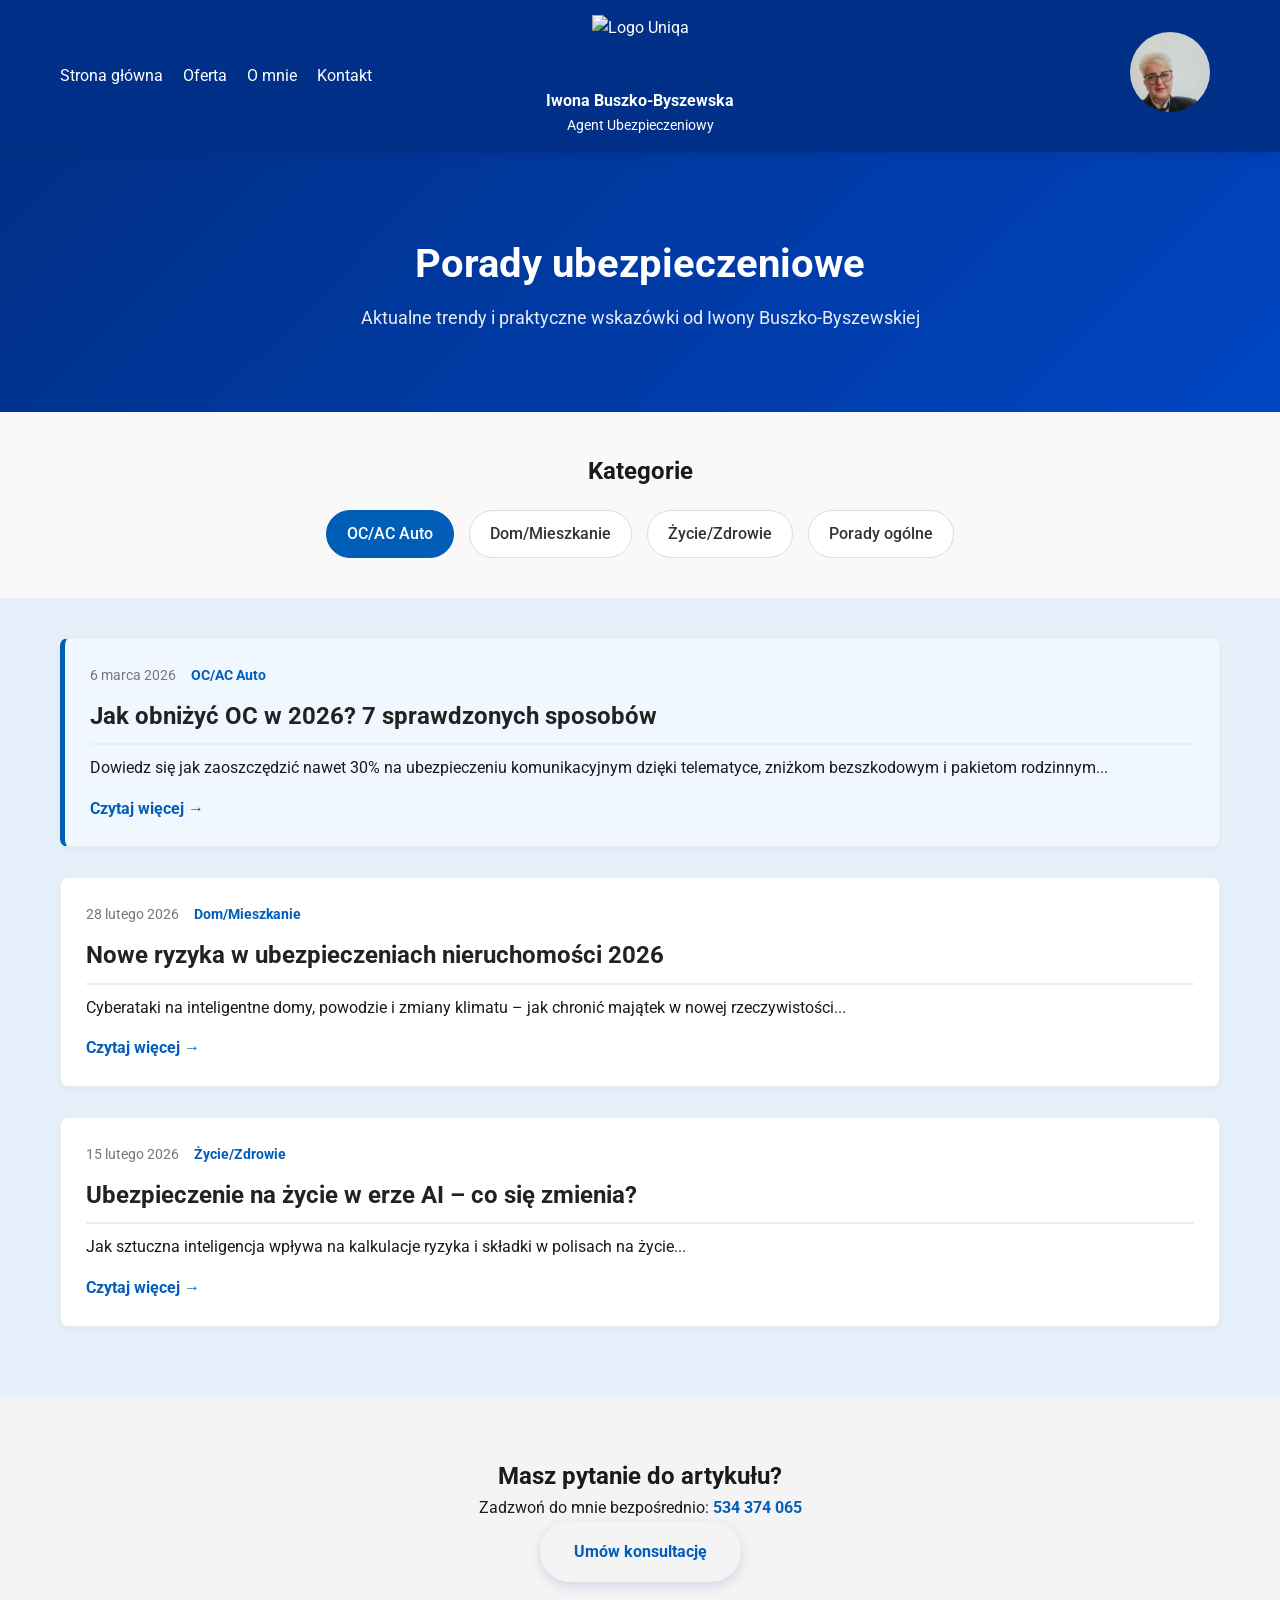
==== index.html @ f2b37491 "Update index.html" ====
<!DOCTYPE html>
<html lang="pl">
<head>
    <meta charset="UTF-8">
    <meta name="viewport" content="width=device-width, initial-scale=1.0">
    <meta name="description" content="Porady ubezpieczeniowe od Iwony Buszko-Byszewskiej. Aktualne trendy i wskazówki Uniqa.">
    <title>Blog | Iwona Buszko-Byszewska | Uniqa Agent</title>
    <link rel="stylesheet" href="style.css">
    <link href="https://fonts.googleapis.com/css2?family=Roboto:wght@300;400;700&display=swap" rel="stylesheet">
    
    <style>
        /* Style dla nagłówka: Logo na górze, czarne dane pod spodem */
        .navbar .logo {
            display: flex;
            flex-direction: column; /* Układ pionowy */
            align-items: center; /* Wyśrodkowanie */
            justify-content: center;
            gap: 10px;
            text-align: center;
        }

        .header-logo {
            height: 60px; /* Pomniejszono logo GPT */
            width: auto;
            display: block;
            margin-bottom: 5px;
        }

        .navbar .logo h1 {
            margin: 0;
            font-size: 1rem;
            line-height: 1.4;
            font-weight: 700;
            color: #ffffff; /* Zmiana chatgpt 1 */
        }

        .navbar .logo h1 span {
            display: block;
            font-weight: 400;
            font-size: 0.9em;
            color: #ffffff; /* Zmiana chatgpt 1 */
            margin-top: 4px;
        }

        /* Dostosowanie dla urządzeń mobilnych */
        @media (max-width: 768px) {
            .header-logo {
                height: 70px;
            }
            .navbar .logo h1 {
                font-size: 1.1rem;
            }
        }

        /* Dodatkowe style specyficzne dla bloga (jeśli nie masz ich w style.css) */
        .blog-categories {
            padding: 40px 20px;
            text-align: center;
            background: #f9f9f9;
        }
        .categories {
            display: flex;
            justify-content: center;
            flex-wrap: wrap;
            gap: 15px;
            margin-top: 20px;
        }
        .category-btn {
            padding: 10px 20px;
            background: #fff;
            border: 1px solid #ddd;
            border-radius: 25px;
            text-decoration: none;
            color: #333;
            font-weight: 500;
            transition: all 0.3s ease;
        }
        .category-btn:hover, .category-btn.active {
            background: #005eb8; /* Kolor Uniqa */
            color: #fff;
            border-color: #005eb8;
        }
        .blog-posts {
            padding: 40px 20px;
            max-width: 1200px;
            margin: 0 auto;
        }
        .blog-post {
            background: #fff;
            border: 1px solid #eee;
            border-radius: 8px;
            padding: 25px;
            margin-bottom: 30px;
            box-shadow: 0 2px 5px rgba(0,0,0,0.05);
        }
        .blog-post.featured {
            border-left: 5px solid #005eb8;
            background: #f0f7ff;
        }
        .post-meta {
            font-size: 0.9em;
            color: #777;
            margin-bottom: 10px;
            display: flex;
            gap: 15px;
        }
        .post-meta .category {
            color: #005eb8;
            font-weight: bold;
        }
        .blog-post h2 {
            margin: 10px 0;
            color: #222;
        }
        .read-more {
            display: inline-block;
            margin-top: 15px;
            color: #005eb8;
            text-decoration: none;
            font-weight: bold;
        }
        .read-more:hover {
            text-decoration: underline;
        }
        .cta-section {
            text-align: center;
            padding: 60px 20px;
            background: #f4f4f4;
        }
        .cta-section a {
            color: #005eb8;
            font-weight: bold;
            text-decoration: none;
        }
    </style>
</head>
<body>
    <header class="header">
       <nav class="navbar">
    
    <!-- LEWA: MENU -->
    <ul class="nav-menu">
        <li><a href="index.html">Strona główna</a></li>
        <li><a href="oferta.html">Oferta</a></li>
        <li><a href="o-mnie.html">O mnie</a></li>
        <li><a href="kontakt.html">Kontakt</a></li>
    </ul>

    <!-- ŚRODEK: LOGO + NAZWA -->
    <div class="logo">
        <img src="logo-uniqa.png" alt="Logo Uniqa" class="header-logo" onerror="this.src='logo-uniqa.jpg'; this.onerror=null;">
        <h1>
            Iwona Buszko-Byszewska
            <span>Agent Ubezpieczeniowy</span>
        </h1>
    </div>

    <!-- PRAWA: ZDJĘCIE -->
    <div class="header-photo">
        <img src="agent.jpg">
    </div>

    <!-- MOBILE -->
    <div class="hamburger"><span></span><span></span><span></span></div>
</nav>
    </header>

    <main class="main">  
        <section class="page-hero">  
            <div class="hero-content">  
                <h1>Porady ubezpieczeniowe</h1>  
                <p>Aktualne trendy i praktyczne wskazówki od Iwony Buszko-Byszewskiej</p>  
            </div>  
        </section>  

        <section class="blog-categories">  
            <h2>Kategorie</h2>  
            <div class="categories">  
                <a href="#oc-ac" class="category-btn active">OC/AC Auto</a>  
                <a href="#dom" class="category-btn">Dom/Mieszkanie</a>  
                <a href="#zycie" class="category-btn">Życie/Zdrowie</a>  
                <a href="#porady" class="category-btn">Porady ogólne</a>  
            </div>  
        </section>  

        <section class="blog-posts">  
            <article class="blog-post featured">  
                <div class="post-meta">  
                    <span class="date">6 marca 2026</span>  
                    <span class="category">OC/AC Auto</span>  
                </div>  
                <h2>Jak obniżyć OC w 2026? 7 sprawdzonych sposobów</h2>  
                <p>Dowiedz się jak zaoszczędzić nawet 30% na ubezpieczeniu komunikacyjnym dzięki telematyce, zniżkom bezszkodowym i pakietom rodzinnym...</p>  
                <a href="#" class="read-more">Czytaj więcej →</a>  
            </article>  

            <article class="blog-post">  
                <div class="post-meta">  
                    <span class="date">28 lutego 2026</span>  
                    <span class="category">Dom/Mieszkanie</span>  
                </div>  
                <h2>Nowe ryzyka w ubezpieczeniach nieruchomości 2026</h2>  
                <p>Cyberataki na inteligentne domy, powodzie i zmiany klimatu – jak chronić majątek w nowej rzeczywistości...</p>  
                <a href="#" class="read-more">Czytaj więcej →</a>  
            </article>  

            <article class="blog-post">  
                <div class="post-meta">  
                    <span class="date">15 lutego 2026</span>  
                    <span class="category">Życie/Zdrowie</span>  
                </div>  
                <h2>Ubezpieczenie na życie w erze AI – co się zmienia?</h2>  
                <p>Jak sztuczna inteligencja wpływa na kalkulacje ryzyka i składki w polisach na życie...</p>  
                <a href="#" class="read-more">Czytaj więcej →</a>  
            </article>  
        </section>  

        <section class="cta-section">  
            <h2>Masz pytanie do artykułu?</h2>  
            <p>Zadzwoń do mnie bezpośrednio: <a href="tel:+48534374065">534 374 065</a></p>  
            <a href="kontakt.html" class="cta-button large">Umów konsultację</a>  
        </section>  
    </main>  

    <footer class="footer"><!-- jak w index.html --></footer>  
    <script src="script.js"></script>
</body>
</html>
---- style.css ----
/* =========================================
   1. Reset i Zmienne (Uniqa Branding)
   ========================================= */
* {
    margin: 0;
    padding: 0;
    box-sizing: border-box;
}

:root {
    --uniqa-blue: #003087;
    --uniqa-dark: #002060;
    --uniqa-light: #E6F0FA;
    --accent-orange: #F28C38;
    --accent-orange-hover: #d97626;
    --white: #FFFFFF;
    --text-dark: #1A1A1A;
    --text-gray: #555555;
    --shadow: 0 4px 12px rgba(0, 48, 135, 0.15);
    --radius: 8px;
}

body {
    font-family: 'Roboto', sans-serif;
    line-height: 1.6;
    color: var(--text-dark);
    background: var(--uniqa-light);
    display: flex;
    flex-direction: column;
    min-height: 100vh;
}

a {
    text-decoration: none;
    transition: color 0.3s ease;
}

ul {
    list-style: none;
}

/* =========================================
   2. Header i Nawigacja
   ========================================= */
.header {
    background: var(--uniqa-blue);
    color: var(--white);
    padding: 15px 0;   /* było większe */
    position: sticky;
    top: 0;
    z-index: 1000;
    box-shadow: 0 2px 10px rgba(0,0,0,0.1);
}
/*GPT MOD 27.04*/
.header .container {
    max-width: 1200px;
    margin: 0 auto;
    padding: 0 20px;
    display: flex;
    align-items: center;
    justify-content: space-between;
}

.logo {
    justify-self: center;
    text-align: center;
}

.logo strong {
    color: var(--accent-orange);
}

.nav ul {
    display: flex;
    gap: 2rem;
}

.nav a {
    color: var(--white);
    font-weight: 500;
    font-size: 1rem;
    padding: 0.5rem 0;
    border-bottom: 2px solid transparent;
}

.nav a:hover,
.nav a.active {
    opacity: 0.9;
    border-bottom-color: var(--accent-orange);
}
.navbar {
    display: grid;
    grid-template-columns: 1fr auto 1fr;
    align-items: center;
    max-width: 1200px;
    margin: 0 auto;
    padding: 0 20px;
}
.nav-menu {
    justify-self: start;
    display: flex;
    gap: 20px;
    margin: 0;   /* 🔥 usuwa przesunięcie */
}

.logo {
    justify-self: center;
    text-align: center;
}

.header-photo {
    justify-self: end;
    padding-right: 10px;  /* 🔥 zamiast margin */
}
/* Hamburger Menu */
.hamburger {
    display: none;
    flex-direction: column;
    cursor: pointer;
    gap: 5px;
}

.hamburger span {
    width: 25px;
    height: 3px;
    background: var(--white);
    border-radius: 2px;
    transition: 0.3s;
}

/* =========================================
   3. Hero Section (Strona Główna)
   ========================================= */
/* Używamy klasy .hero tylko na index.html, .page-hero na podstronach */
.hero, .page-hero {
    background: linear-gradient(135deg, var(--uniqa-blue) 0%, #0045c2 100%);
    color: var(--white);
    padding: 5rem 20px;
    text-align: center;
}

.hero-content {
    max-width: 800px;
    margin: 0 auto;
}

.hero h2 {
    font-size: 2.5rem;
    margin-bottom: 1rem;
    line-height: 1.2;
}

.page-hero h1 {
    font-size: 2.5rem;
    margin-bottom: 0.5rem;
}

.page-hero p {
    font-size: 1.1rem;
    opacity: 0.9;
}

.agent-contact {
    display: flex;
    gap: 1rem;
    justify-content: center;
    flex-wrap: wrap;
    margin-top: 2rem;
}

/* Przyciski CTA */
.cta-button {
    padding: 1rem 2rem;
    border-radius: 50px;
    font-weight: 700;
    transition: all 0.3s ease;
    box-shadow: var(--shadow);
    display: inline-block;
    border: 2px solid transparent;
    cursor: pointer;
}

.cta-button.primary {
    background: var(--accent-orange);
    color: var(--white);
}

.cta-button.primary:hover {
    background: var(--accent-orange-hover);
    transform: translateY(-2px);
    box-shadow: 0 8px 20px rgba(242, 140, 56, 0.4);
}

.cta-button.secondary {
    background: transparent;
    color: var(--white);
    border: 2px solid var(--white);
}

.cta-button.secondary:hover {
    background: var(--white);
    color: var(--uniqa-blue);
}

/* =========================================
   4. Sekcje Główne (Index)
   ========================================= */
.section {
    padding: 4rem 20px;
    max-width: 1200px;
    margin: 0 auto;
}

.section-title {
    text-align: center;
    margin-bottom: 3rem;
    color: var(--uniqa-blue);
    font-size: 2rem;
    position: relative;
}

.section-title::after {
    content: '';
    display: block;
    width: 60px;
    height: 4px;
    background: var(--accent-orange);
    margin: 10px auto 0;
    border-radius: 2px;
}

/* Grid usług */
.services-grid {
    display: grid;
    grid-template-columns: repeat(auto-fit, minmax(280px, 1fr));
    gap: 2rem;
}

.service-card {
    background: var(--white);
    padding: 2rem;
    border-radius: var(--radius);
    box-shadow: var(--shadow);
    text-align: center;
    transition: transform 0.3s;
    border-top: 4px solid var(--uniqa-blue);
}

.service-card:hover {
    transform: translateY(-5px);
}

.service-card h3 {
    color: var(--uniqa-blue);
    margin-bottom: 1rem;
}

/* Formularz kontaktowy */
.contact-form-container {
    background: var(--white);
    padding: 2rem;
    border-radius: var(--radius);
    box-shadow: var(--shadow);
    max-width: 600px;
    margin: 0 auto;
}

.form-group {
    margin-bottom: 1.5rem;
    position: relative;
}

.form-group label {
    display: block;
    margin-bottom: 0.5rem;
    font-weight: 500;
    color: var(--uniqa-blue);
}

.form-group input,
.form-group textarea {
    width: 100%;
    padding: 0.8rem;
    border: 1px solid #ddd;
    border-radius: 4px;
    font-family: inherit;
    font-size: 1rem;
    transition: border-color 0.3s;
}

.form-group input:focus,
.form-group textarea:focus {
    outline: none;
    border-color: var(--uniqa-blue);
    box-shadow: 0 0 0 3px rgba(0, 48, 135, 0.1);
}

/* Błędy i sukcesy formularza */
.form-group input.error,
.form-group textarea.error {
    border-color: #d93025;
    background-color: #fce8e6;
}

.error-message {
    color: #d93025;
    font-size: 0.85rem;
    margin-top: 0.3rem;
    display: block;
}

.success-message {
    background: #e6f4ea;
    color: #1e7e34;
    padding: 1.5rem;
    border-radius: var(--radius);
    text-align: center;
    border: 1px solid #c3e6cb;
}

.success-message h3 {
    margin-bottom: 0.5rem;
}

/* =========================================
   5. Podstrony (Prywatność i Regulamin)
   ========================================= */
.privacy-content,
.regulamin-content {
    background: var(--white);
    max-width: 900px;
    margin: -3rem auto 2rem; /* Wjazd na hero */
    padding: 3rem;
    border-radius: var(--radius);
    box-shadow: var(--shadow);
    position: relative;
    z-index: 10;
}

.toc, .privacy-toc {
    background: var(--uniqa-light);
    padding: 1.5rem;
    border-radius: var(--radius);
    margin-bottom: 2rem;
    border-left: 4px solid var(--uniqa-blue);
}

.toc ol, .privacy-toc ol {
    padding-left: 1.5rem;
}

.toc li, .privacy-toc li {
    margin-bottom: 0.5rem;
}

.toc a, .privacy-toc a {
    color: var(--uniqa-blue);
    font-weight: 500;
}

.toc a:hover, .privacy-toc a:hover {
    color: var(--accent-orange);
    text-decoration: underline;
}

.privacy-section, 
article {
    margin-bottom: 2.5rem;
    scroll-margin-top: 100px; /* Offset dla sticky header */
}

.privacy-section h2, 
article h2 {
    color: var(--uniqa-blue);
    border-bottom: 2px solid var(--uniqa-light);
    padding-bottom: 0.5rem;
    margin-bottom: 1rem;
    font-size: 1.5rem;
}

.privacy-section ul {
    list-style: none;
    padding-left: 0;
}

.privacy-section ul li {
    padding-left: 1.5rem;
    position: relative;
    margin-bottom: 0.5rem;
}

.privacy-section ul li::before {
    content: '✓';
    color: var(--accent-orange);
    position: absolute;
    left: 0;
    font-weight: bold;
}

.admin-data {
    background: var(--uniqa-light);
    padding: 1.5rem;
    border-radius: var(--radius);
    border-left: 4px solid var(--accent-orange);
}

.contact-section {
    text-align: center;
    padding: 3rem 20px;
    background: var(--white);
    margin-top: 2rem;
}

/* =========================================
   6. Footer
   ========================================= */
.footer {
    background: var(--uniqa-dark);
    color: var(--white);
    padding: 3rem 0 1.5rem;
    margin-top: auto; /* Push footer down */
}

.footer-content {
    max-width: 1200px;
    margin: 0 auto;
    padding: 0 20px;
    text-align: center;
}

.agent-info p {
    margin-bottom: 0.5rem;
    font-size: 0.95rem;
}

.agent-info a {
    color: var(--accent-orange);
    font-weight: 700;
}

.agent-info a:hover {
    text-decoration: underline;
}

.footer-bottom {
    margin-top: 2rem;
    padding-top: 1.5rem;
    border-top: 1px solid rgba(255,255,255,0.1);
    font-size: 0.85rem;
    color: rgba(255,255,255,0.7);
}

.footer-bottom a {
    color: rgba(255,255,255,0.7);
    margin: 0 0.5rem;
}

.footer-bottom a:hover {
    color: var(--white);
}

/* =========================================
   7. Cookie Banner (RODO)
   ========================================= */
.cookie-banner {
    position: fixed;
    bottom: 0;
    left: 0;
    width: 100%;
    background: var(--white);
    box-shadow: 0 -4px 20px rgba(0,0,0,0.15);
    padding: 1.5rem;
    z-index: 2000;
    display: flex;
    justify-content: center;
    align-items: center;
    animation: slideUp 0.4s ease-out;
    border-top: 4px solid var(--accent-orange);
}

@keyframes slideUp {
    from { transform: translateY(100%); }
    to { transform: translateY(0); }
}

.cookie-content {
    max-width: 1200px;
    width: 100%;
    display: flex;
    justify-content: space-between;
    align-items: center;
    gap: 1.5rem;
    flex-wrap: wrap;
}

.cookie-content p {
    flex: 1;
    min-width: 300px;
    font-size: 0.95rem;
    color: var(--text-dark);
}

.cookie-content a {
    color: var(--uniqa-blue);
    font-weight: 700;
    text-decoration: underline;
}

.cookie-buttons button {
    background: var(--uniqa-blue);
    color: var(--white);
    border: none;
    padding: 0.8rem 1.5rem;
    border-radius: 50px;
    font-weight: 700;
    cursor: pointer;
    transition: background 0.3s;
    white-space: nowrap;
}

.cookie-buttons button:hover {
    background: var(--uniqa-dark);
}

/* =========================================
   8. Responsywność (Mobile First adjustments)
   ========================================= */
@media (max-width: 768px) {
    .hamburger {
        display: flex;
    }

    .nav-menu {
        position: fixed;
        top: 70px; /* Wysokość headera */
        left: -100%;
        width: 100%;
        height: calc(100vh - 70px);
        background: var(--uniqa-blue);
        flex-direction: column;
        padding: 2rem;
        transition: left 0.3s ease-in-out;
        gap: 0;
    }

    .nav-menu.active {
        left: 0;
    }

    .nav-menu li {
        width: 100%;
        text-align: center;
        margin-bottom: 1.5rem;
    }

    .nav-menu a {
        font-size: 1.2rem;
        display: block;
        padding: 1rem;
    }

    .hero h2, .page-hero h1 {
        font-size: 1.8rem;
    }

    .privacy-content, .regulamin-content {
        margin: 1rem;
        padding: 1.5rem;
        width: auto;
    }

    .cookie-content {
        flex-direction: column;
        text-align: center;
    }
    
    .cookie-buttons button {
        width: 100%;
    }
}

/* Utility: Container */
.container {
    max-width: 1200px;
    margin: 0 auto;
    padding: 0 20px;
}
/* GPT MOD 27.04 */
.nav-menu a,
.nav-menu a:visited,
.nav-menu a:active {
    color: #ffffff;
}
.nav-menu a:hover {
    color: #e0e6f0;
}
.nav-menu li {
    list-style: none;
}
.logo {
    text-align: center;
}

.header-photo {
    flex-shrink: 0;
}

.header-photo img {
    height: 80px;
    width: 80px;
    object-fit: cover;
    border-radius: 50%;
}
img {
    max-width: 100%;
    height: auto;
}
.profile-photo {
    max-width: 300px;
    width: 100%;
    height: auto;
    display: block;
    margin: 20px auto;
    border-radius: 10px;
}
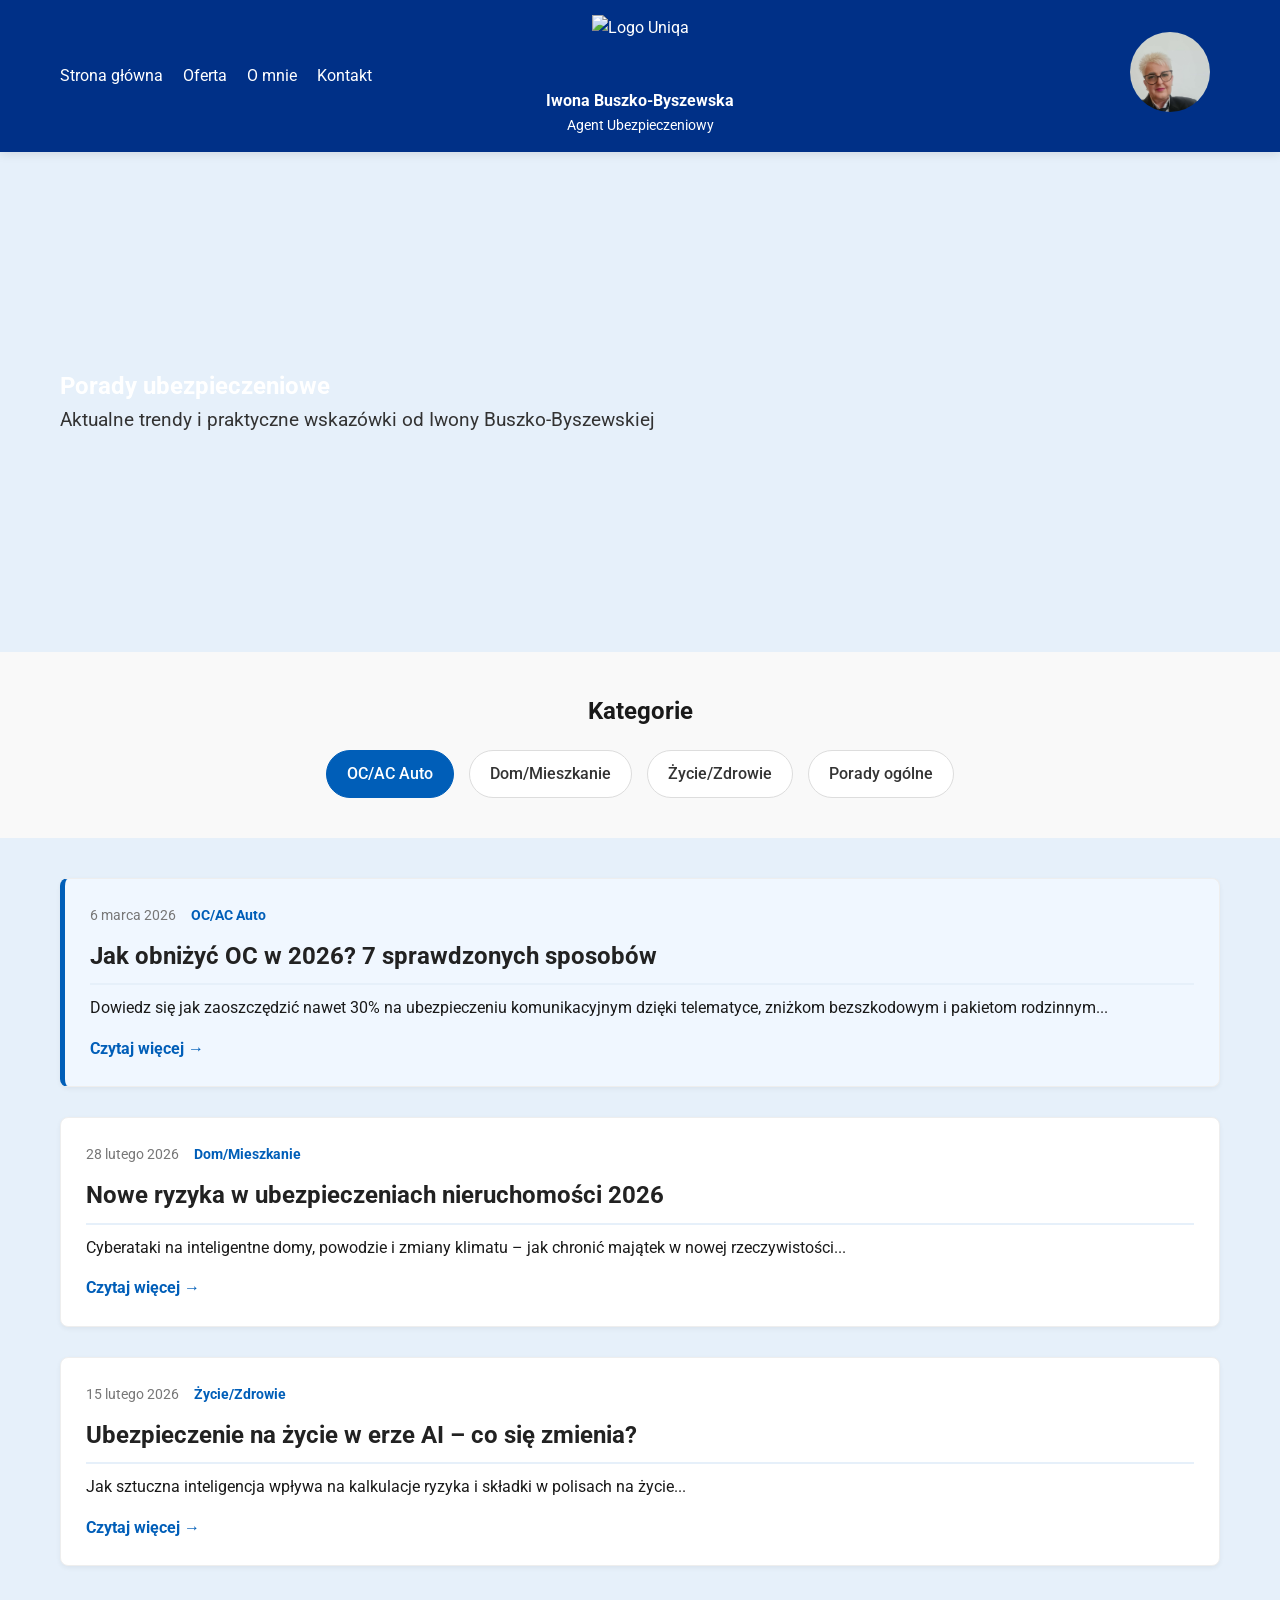
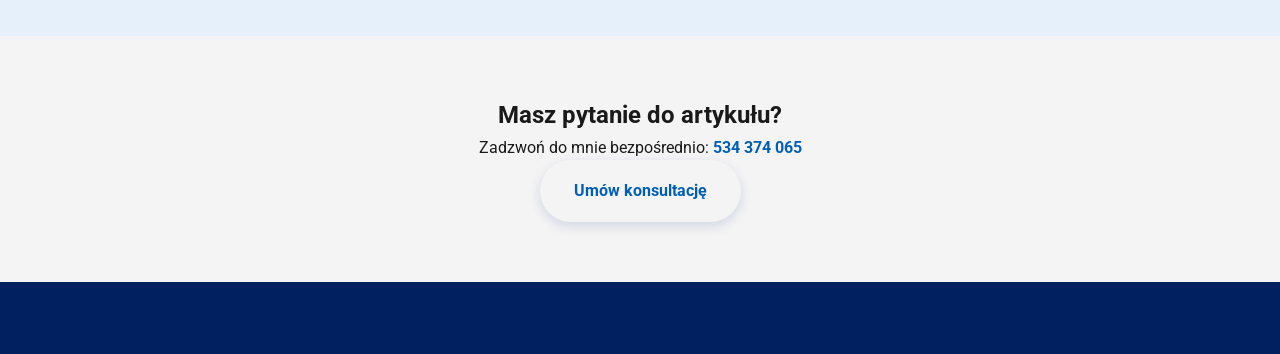
==== commit 1b732b85: "Update index.html" ====
--- a/index.html
+++ b/index.html
@@ -166,7 +166,7 @@
     </header>
 
     <main class="main">  
-        <section class="page-hero">  
+        <section class="hero">  
             <div class="hero-content">  
                 <h1>Porady ubezpieczeniowe</h1>  
                 <p>Aktualne trendy i praktyczne wskazówki od Iwony Buszko-Byszewskiej</p>  
--- a/style.css
+++ b/style.css
@@ -623,3 +623,34 @@
     margin: 20px auto;
     border-radius: 10px;
 }
+/* =========================================
+   9. CUSTOM (Twoje zmiany)
+   ========================================= */
+
+/* HERO z obrazkiem */
+.hero {
+    background: url('index.png') no-repeat right center;
+    background-size: cover;
+    min-height: 500px;
+
+    display: flex;
+    align-items: center;
+}
+
+/* tekst przesunięty w lewo */
+.hero-content {
+    max-width: 600px;
+    margin-left: 40px;
+    text-align: left;
+}
+
+/* lepsza czytelność */
+.hero h2 {
+    font-size: 2.8rem;
+    color: #1a1a1a;
+}
+
+.hero p {
+    font-size: 1.2rem;
+    color: #333;
+}
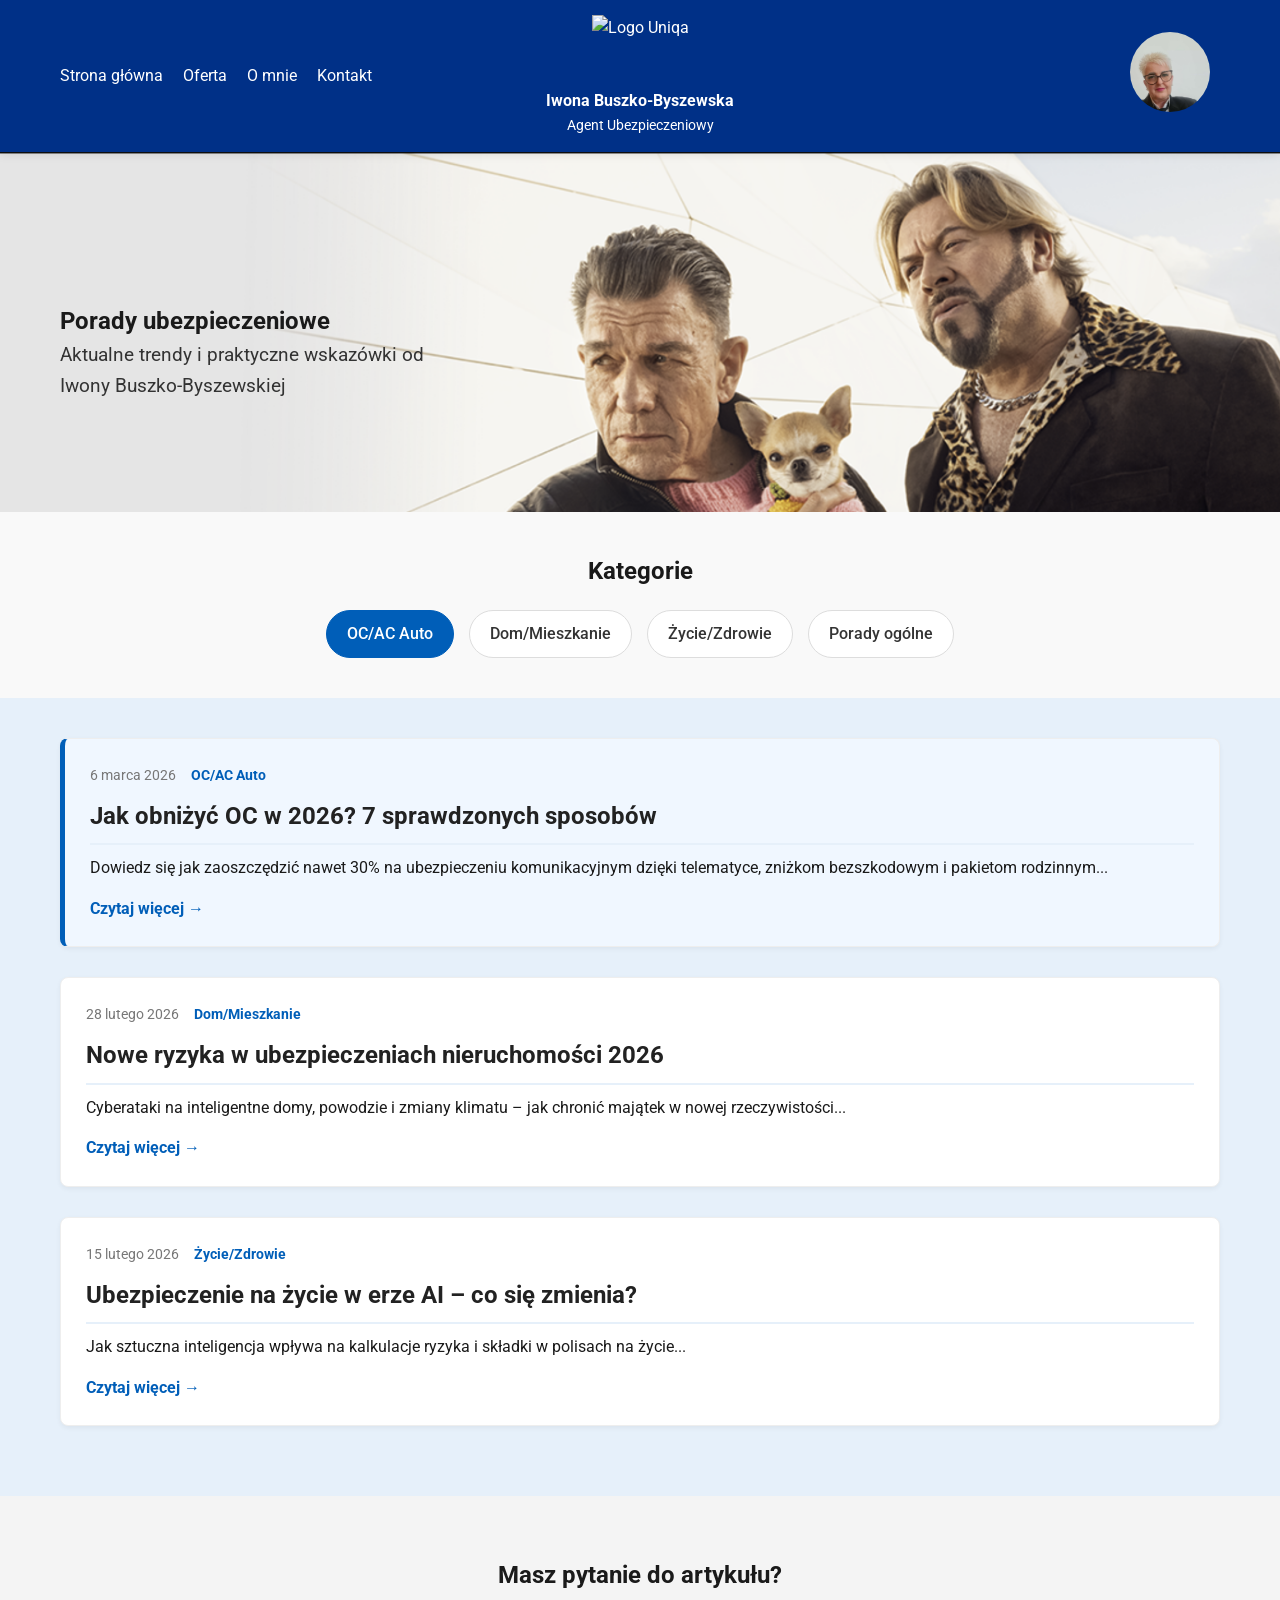
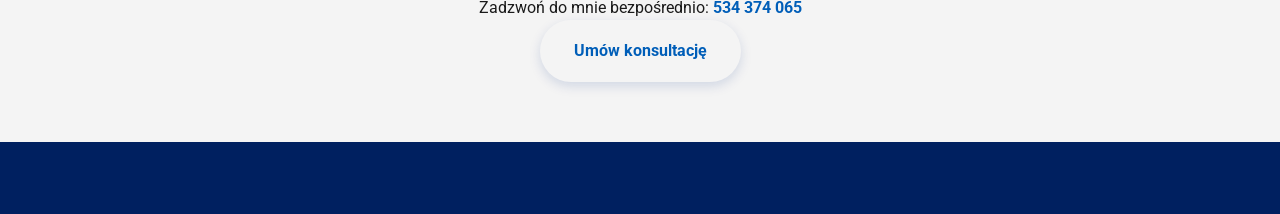
==== commit 7031a3e2: "Update index.html" ====
--- a/index.html
+++ b/index.html
@@ -169,7 +169,8 @@
         <section class="hero">  
             <div class="hero-content">  
                 <h1>Porady ubezpieczeniowe</h1>  
-                <p>Aktualne trendy i praktyczne wskazówki od Iwony Buszko-Byszewskiej</p>  
+                <p>Aktualne trendy i praktyczne wskazówki od</p>
+                <p>Iwony Buszko-Byszewskiej</p>  
             </div>  
         </section>  
 
--- a/style.css
+++ b/style.css
@@ -132,7 +132,7 @@
    3. Hero Section (Strona Główna)
    ========================================= */
 /* Używamy klasy .hero tylko na index.html, .page-hero na podstronach */
-.hero, .page-hero {
+.page-hero {
     background: linear-gradient(135deg, var(--uniqa-blue) 0%, #0045c2 100%);
     color: var(--white);
     padding: 5rem 20px;
@@ -145,9 +145,9 @@
 }
 
 .hero h2 {
-    font-size: 2.5rem;
-    margin-bottom: 1rem;
-    line-height: 1.2;
+    font-size: 2.8rem;
+    font-weight: 700;
+    color: #003087;
 }
 
 .page-hero h1 {
@@ -156,8 +156,8 @@
 }
 
 .page-hero p {
+    color: #1A1A1A;
     font-size: 1.1rem;
-    opacity: 0.9;
 }
 
 .agent-contact {
@@ -654,3 +654,13 @@
     font-size: 1.2rem;
     color: #333;
 }
+.hero {
+    background: url('index.png') no-repeat right center;
+    background-size: cover;
+
+    min-height: 360px;   /* 🔥 było za duże */
+    padding: 100px 20px 60px; /* 🔥 mniej na dole */
+
+    display: flex;
+    align-items: center;
+}
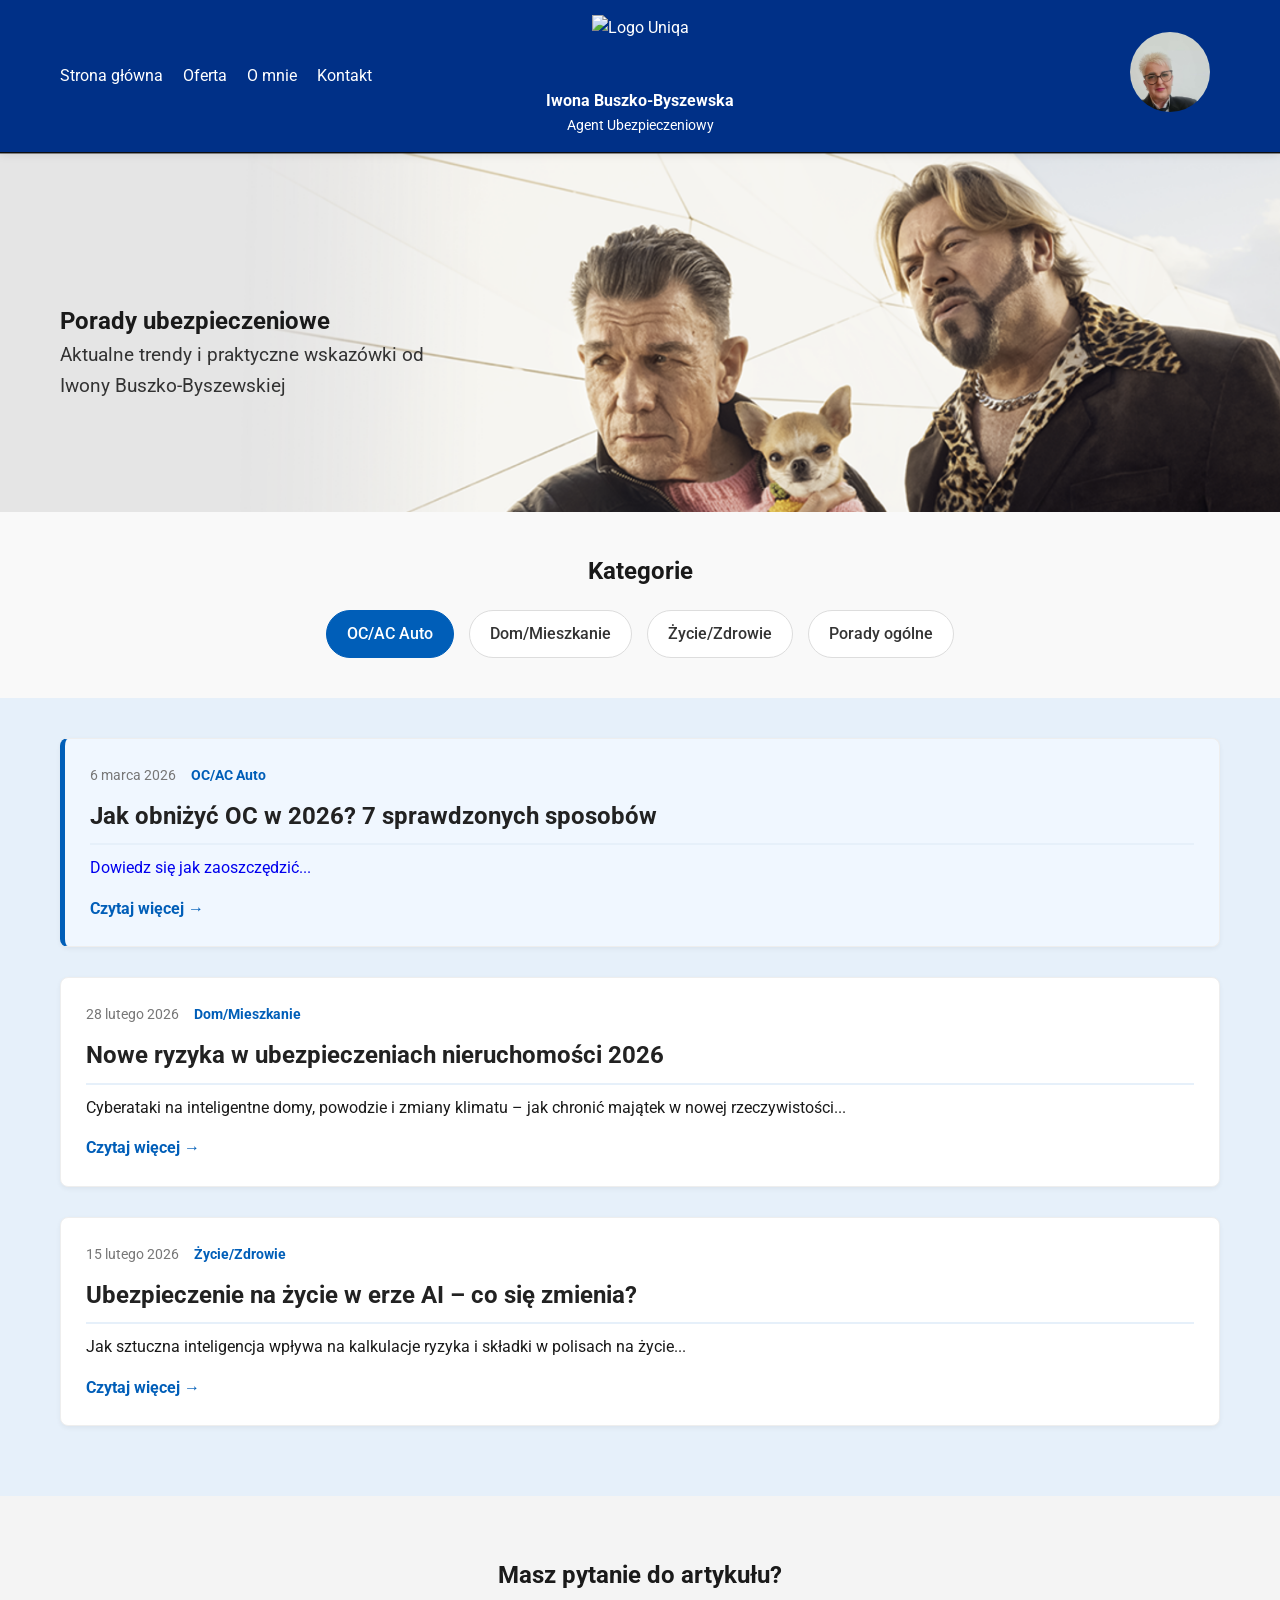
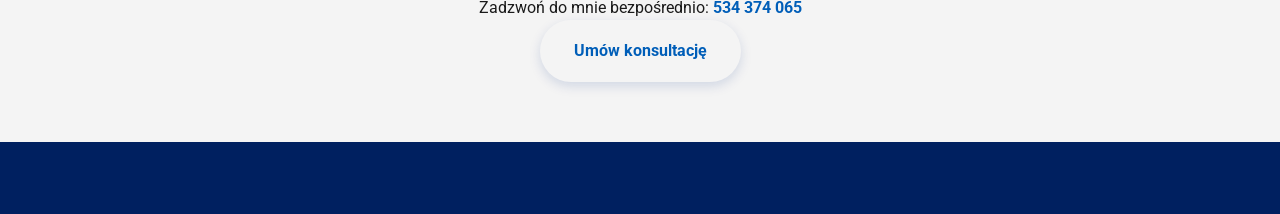
==== commit 230f554e: "Update index.html" ====
--- a/index.html
+++ b/index.html
@@ -185,15 +185,17 @@
         </section>  
 
         <section class="blog-posts">  
-            <article class="blog-post featured">  
-                <div class="post-meta">  
-                    <span class="date">6 marca 2026</span>  
-                    <span class="category">OC/AC Auto</span>  
-                </div>  
-                <h2>Jak obniżyć OC w 2026? 7 sprawdzonych sposobów</h2>  
-                <p>Dowiedz się jak zaoszczędzić nawet 30% na ubezpieczeniu komunikacyjnym dzięki telematyce, zniżkom bezszkodowym i pakietom rodzinnym...</p>  
-                <a href="#" class="read-more">Czytaj więcej →</a>  
-            </article>  
+            <article class="blog-post featured">
+    <a href="https://www.uniqa.pl/porady-komunikacja/zwyzki-oc-do-ilu-lat-obowiazuje-zwyzka-za-ubezpieczenie-oc/" target="_blank" rel="noopener">
+        <div class="post-meta">  
+            <span class="date">6 marca 2026</span>  
+            <span class="category">OC/AC Auto</span>  
+        </div>  
+        <h2>Jak obniżyć OC w 2026? 7 sprawdzonych sposobów</h2>  
+        <p>Dowiedz się jak zaoszczędzić...</p>  
+        <span class="read-more">Czytaj więcej →</span>
+    </a>
+</article>  
 
             <article class="blog-post">  
                 <div class="post-meta">  
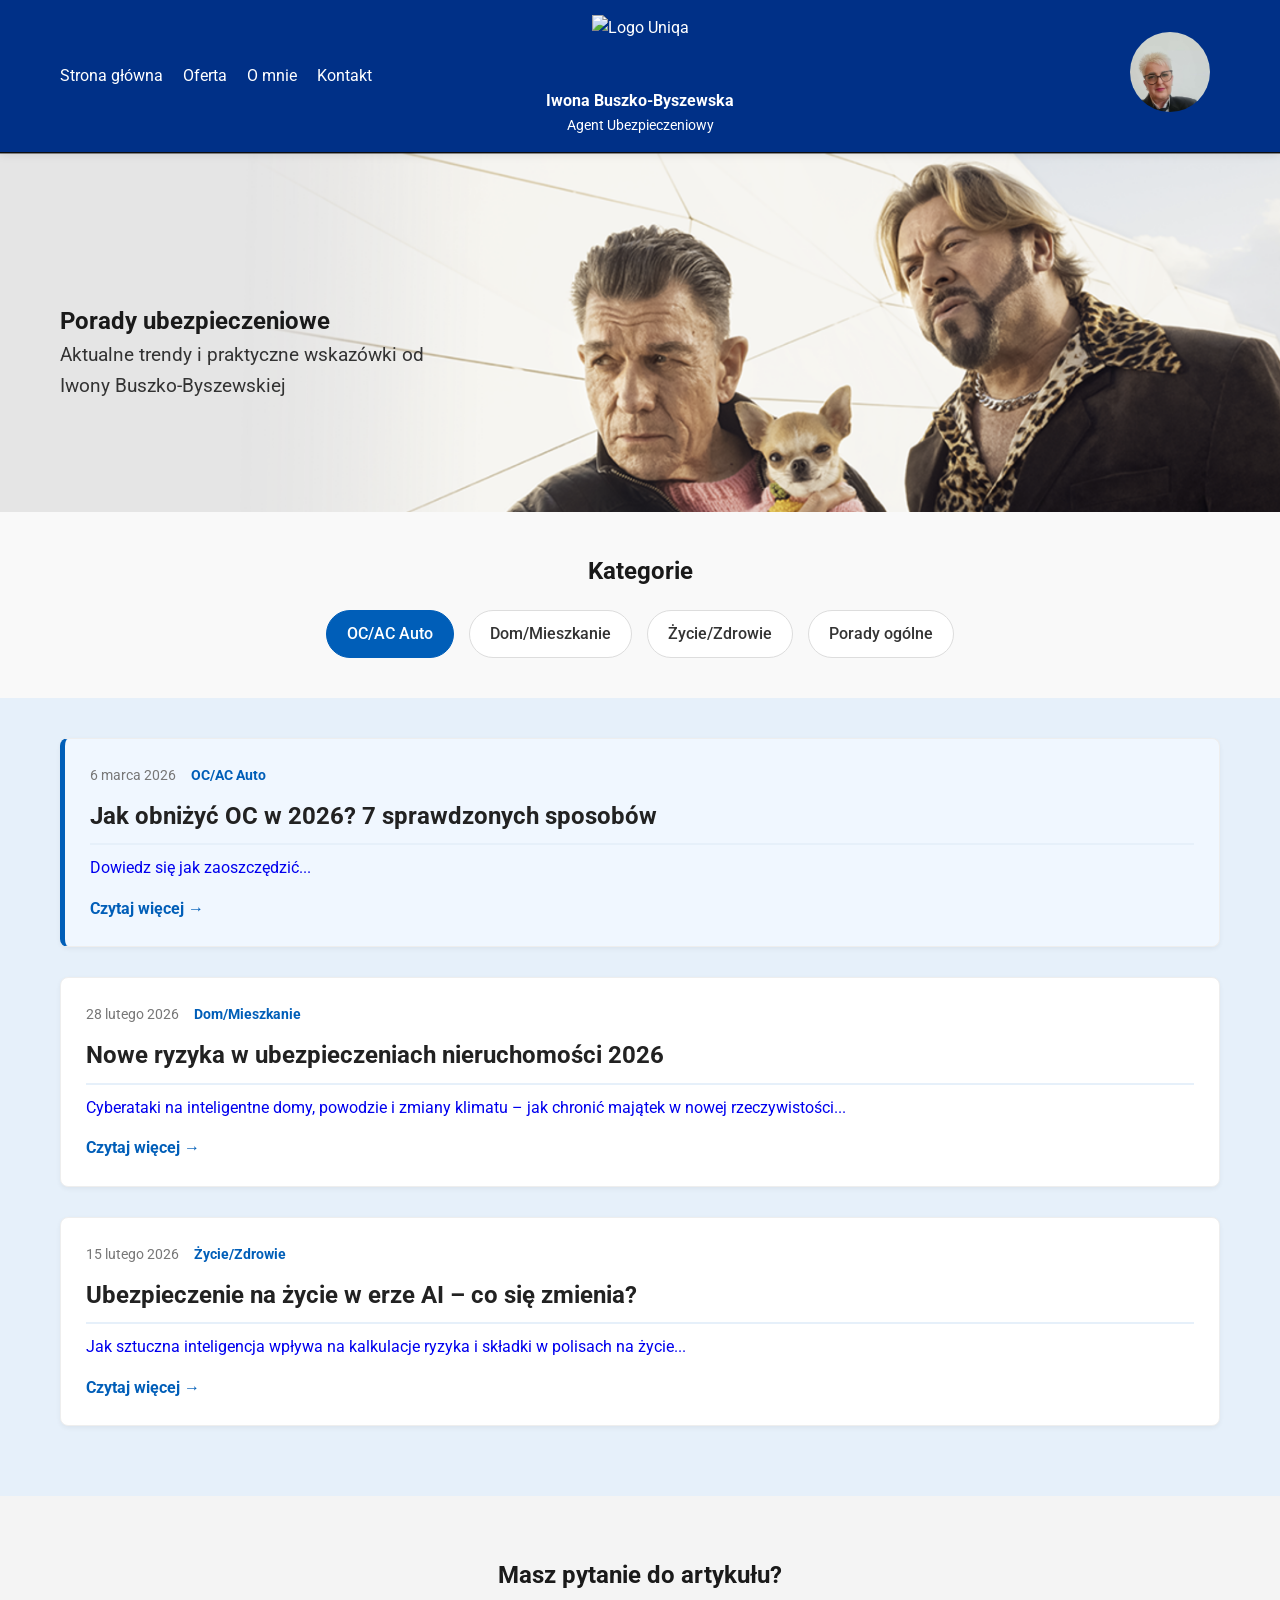
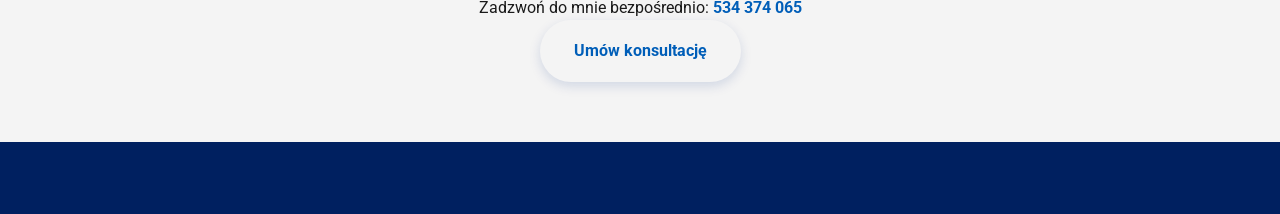
==== commit f142d74f: "Update index.html" ====
--- a/index.html
+++ b/index.html
@@ -186,35 +186,43 @@
 
         <section class="blog-posts">  
             <article class="blog-post featured">
-    <a href="https://www.uniqa.pl/porady-komunikacja/zwyzki-oc-do-ilu-lat-obowiazuje-zwyzka-za-ubezpieczenie-oc/" target="_blank" rel="noopener">
-        <div class="post-meta">  
-            <span class="date">6 marca 2026</span>  
-            <span class="category">OC/AC Auto</span>  
-        </div>  
-        <h2>Jak obniżyć OC w 2026? 7 sprawdzonych sposobów</h2>  
-        <p>Dowiedz się jak zaoszczędzić...</p>  
-        <span class="read-more">Czytaj więcej →</span>
-    </a>
-</article>  
-
-            <article class="blog-post">  
+                <a href="https://www.uniqa.pl/porady-komunikacja/zwyzki-oc-do-ilu-lat-obowiazuje-zwyzka-za-ubezpieczenie-oc/" target="_blank" rel="noopener">
+                <div class="post-meta">  
+                    <span class="date">6 marca 2026</span>  
+                    <span class="category">OC/AC Auto</span>  
+                </div>  
+                <h2>Jak obniżyć OC w 2026? 7 sprawdzonych sposobów</h2>  
+                <p>Dowiedz się jak zaoszczędzić...</p>  
+                <span class="read-more">Czytaj więcej →</span>
+                </a>
+            </article>  
+
+            <article class="blog-post">
+                <a href="https://www.media.uniqa.pl/informacje-prasowe/press/865165/uniqa-rozszerza-zakres-ubezpieczenia-twoje-miejsce" 
+                target="_blank" 
+               rel="noopener">
+
                 <div class="post-meta">  
                     <span class="date">28 lutego 2026</span>  
                     <span class="category">Dom/Mieszkanie</span>  
                 </div>  
                 <h2>Nowe ryzyka w ubezpieczeniach nieruchomości 2026</h2>  
                 <p>Cyberataki na inteligentne domy, powodzie i zmiany klimatu – jak chronić majątek w nowej rzeczywistości...</p>  
-                <a href="#" class="read-more">Czytaj więcej →</a>  
+                <span class="read-more">Czytaj więcej →</span>
+                </a>
             </article>  
-
-            <article class="blog-post">  
+            <article class="blog-post">
+                <a href="https://www.media.uniqa.pl/informacje-prasowe/press/827671/uniqa-polska-ze-sztuczna-inteligencja-w-szkodach-zyciowych" 
+               target="_blank" 
+               rel="noopener">
                 <div class="post-meta">  
                     <span class="date">15 lutego 2026</span>  
                     <span class="category">Życie/Zdrowie</span>  
                 </div>  
                 <h2>Ubezpieczenie na życie w erze AI – co się zmienia?</h2>  
                 <p>Jak sztuczna inteligencja wpływa na kalkulacje ryzyka i składki w polisach na życie...</p>  
-                <a href="#" class="read-more">Czytaj więcej →</a>  
+                <span class="read-more">Czytaj więcej →</span>
+                </a>
             </article>  
         </section>  
 
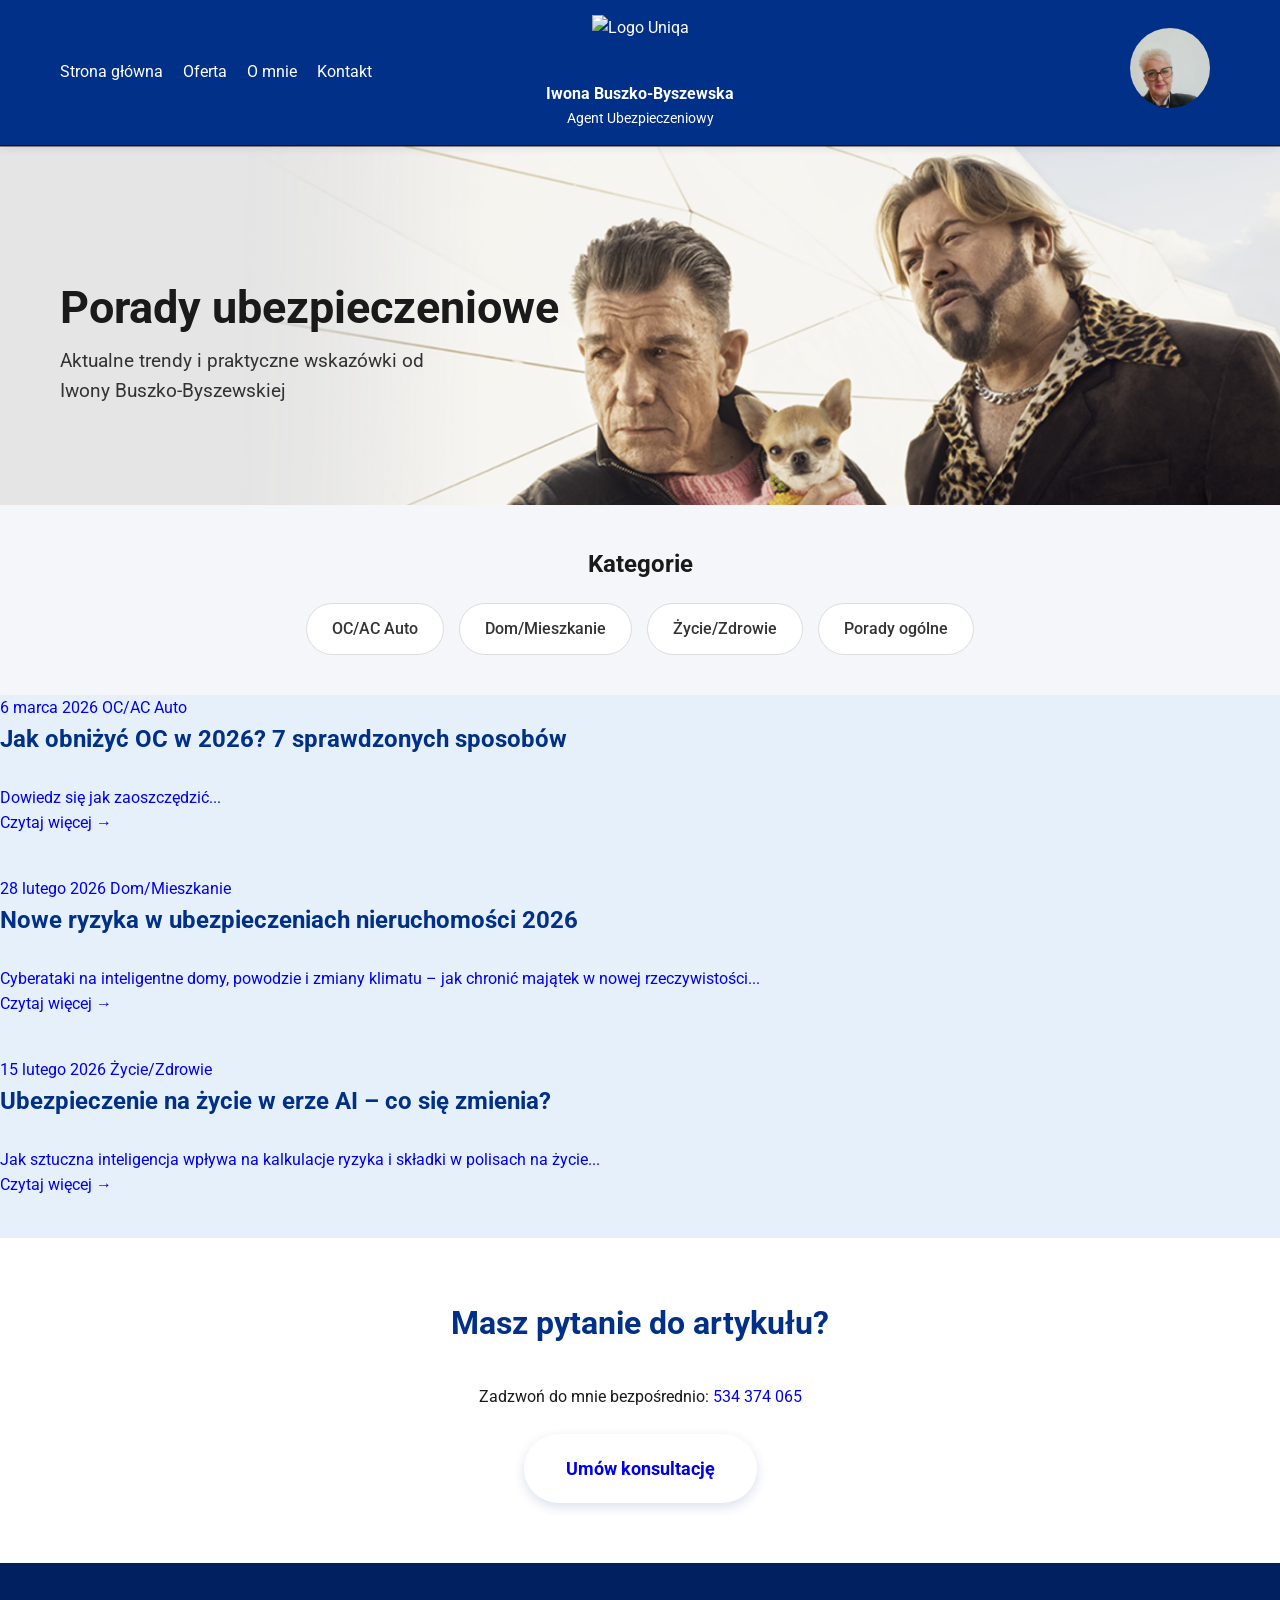
==== commit 67c94784: "Update index.html" ====
--- a/index.html
+++ b/index.html
@@ -8,131 +8,6 @@
     <link rel="stylesheet" href="style.css">
     <link href="https://fonts.googleapis.com/css2?family=Roboto:wght@300;400;700&display=swap" rel="stylesheet">
     
-    <style>
-        /* Style dla nagłówka: Logo na górze, czarne dane pod spodem */
-        .navbar .logo {
-            display: flex;
-            flex-direction: column; /* Układ pionowy */
-            align-items: center; /* Wyśrodkowanie */
-            justify-content: center;
-            gap: 10px;
-            text-align: center;
-        }
-
-        .header-logo {
-            height: 60px; /* Pomniejszono logo GPT */
-            width: auto;
-            display: block;
-            margin-bottom: 5px;
-        }
-
-        .navbar .logo h1 {
-            margin: 0;
-            font-size: 1rem;
-            line-height: 1.4;
-            font-weight: 700;
-            color: #ffffff; /* Zmiana chatgpt 1 */
-        }
-
-        .navbar .logo h1 span {
-            display: block;
-            font-weight: 400;
-            font-size: 0.9em;
-            color: #ffffff; /* Zmiana chatgpt 1 */
-            margin-top: 4px;
-        }
-
-        /* Dostosowanie dla urządzeń mobilnych */
-        @media (max-width: 768px) {
-            .header-logo {
-                height: 70px;
-            }
-            .navbar .logo h1 {
-                font-size: 1.1rem;
-            }
-        }
-
-        /* Dodatkowe style specyficzne dla bloga (jeśli nie masz ich w style.css) */
-        .blog-categories {
-            padding: 40px 20px;
-            text-align: center;
-            background: #f9f9f9;
-        }
-        .categories {
-            display: flex;
-            justify-content: center;
-            flex-wrap: wrap;
-            gap: 15px;
-            margin-top: 20px;
-        }
-        .category-btn {
-            padding: 10px 20px;
-            background: #fff;
-            border: 1px solid #ddd;
-            border-radius: 25px;
-            text-decoration: none;
-            color: #333;
-            font-weight: 500;
-            transition: all 0.3s ease;
-        }
-        .category-btn:hover, .category-btn.active {
-            background: #005eb8; /* Kolor Uniqa */
-            color: #fff;
-            border-color: #005eb8;
-        }
-        .blog-posts {
-            padding: 40px 20px;
-            max-width: 1200px;
-            margin: 0 auto;
-        }
-        .blog-post {
-            background: #fff;
-            border: 1px solid #eee;
-            border-radius: 8px;
-            padding: 25px;
-            margin-bottom: 30px;
-            box-shadow: 0 2px 5px rgba(0,0,0,0.05);
-        }
-        .blog-post.featured {
-            border-left: 5px solid #005eb8;
-            background: #f0f7ff;
-        }
-        .post-meta {
-            font-size: 0.9em;
-            color: #777;
-            margin-bottom: 10px;
-            display: flex;
-            gap: 15px;
-        }
-        .post-meta .category {
-            color: #005eb8;
-            font-weight: bold;
-        }
-        .blog-post h2 {
-            margin: 10px 0;
-            color: #222;
-        }
-        .read-more {
-            display: inline-block;
-            margin-top: 15px;
-            color: #005eb8;
-            text-decoration: none;
-            font-weight: bold;
-        }
-        .read-more:hover {
-            text-decoration: underline;
-        }
-        .cta-section {
-            text-align: center;
-            padding: 60px 20px;
-            background: #f4f4f4;
-        }
-        .cta-section a {
-            color: #005eb8;
-            font-weight: bold;
-            text-decoration: none;
-        }
-    </style>
 </head>
 <body>
     <header class="header">
--- a/style.css
+++ b/style.css
@@ -64,6 +64,34 @@
 .logo {
     justify-self: center;
     text-align: center;
+    display: flex;
+    flex-direction: column;
+    align-items: center;
+    gap: 8px;
+}
+
+.header-logo {
+    height: 60px;
+    width: auto;
+    display: block;
+}
+
+.navbar .logo h1,
+.navbar .logo h2 {
+    margin: 0;
+    font-size: 1rem;
+    line-height: 1.4;
+    font-weight: 700;
+    color: var(--white);
+}
+
+.navbar .logo h1 span,
+.navbar .logo h2 span {
+    display: block;
+    font-weight: 400;
+    font-size: 0.9em;
+    color: var(--white);
+    margin-top: 4px;
 }
 
 .logo strong {
@@ -650,6 +678,13 @@
     color: #1a1a1a;
 }
 
+.hero h1 {
+    font-size: 2.8rem;
+    color: #1a1a1a;
+    line-height: 1.15;
+    margin-bottom: 12px;
+}
+
 .hero p {
     font-size: 1.2rem;
     color: #333;
@@ -664,3 +699,315 @@
     display: flex;
     align-items: center;
 }
+/* Kategorie (globalnie dla wszystkich stron) */
+.blog-categories {
+    padding: 40px 20px;
+    text-align: center;
+    background: #f4f6f9;
+}
+
+.categories {
+    display: flex;
+    justify-content: center;
+    flex-wrap: wrap;
+    gap: 15px;
+    margin-top: 20px;
+}
+
+.category-btn {
+    padding: 12px 25px;
+    background: #fff;
+    border: 1px solid #ddd;
+    border-radius: 50px;
+    text-decoration: none;
+    color: #333;
+    font-weight: 500;
+    transition: all 0.3s ease;
+}
+
+.category-btn:hover {
+    background: var(--uniqa-blue);
+    color: #fff;
+    border-color: var(--uniqa-blue);
+}
+.nav-menu {
+    display: flex;
+    gap: 20px;
+    flex-wrap: nowrap;   /* 🔥 blokuje łamanie */
+}
+
+.nav-menu a {
+    white-space: nowrap; /* 🔥 tekst w jednej linii */
+}
+.navbar {
+    display: grid;
+    grid-template-columns: 1fr auto 1fr;
+    align-items: center;
+}
+.policies-grid {
+    max-width: 1000px;
+    margin: 40px auto;
+    padding: 0 20px;
+}
+
+.policies-grid h2 {
+    text-align: center;
+    color: var(--uniqa-blue);
+    margin-bottom: 25px;
+}
+
+.policies-table table {
+    width: 100%;
+    border-collapse: collapse;
+    background: #fff;
+    border-radius: 10px;
+    overflow: hidden;
+    box-shadow: 0 4px 12px rgba(0,0,0,0.05);
+}
+
+/* HEADER */
+.policies-table thead {
+    background: var(--uniqa-blue);
+    color: #fff;
+}
+
+.policies-table th {
+    padding: 15px;
+    font-weight: 600;
+    text-align: center;
+}
+
+/* BODY */
+.policies-table td {
+    padding: 14px;
+    text-align: center;
+    border-bottom: 1px solid #eee;
+}
+
+/* pierwszy kolumna (nazwy) */
+.policies-table td:first-child {
+    text-align: left;
+    font-weight: 600;
+}
+
+/* hover */
+.policies-table tbody tr:hover {
+    background: #f5f8ff;
+}
+
+/* ✓ zielone */
+.policies-table td:contains("✓") {
+    color: green;
+}
+
+/* =========================================
+   10. O mnie
+   ========================================= */
+.about-hero {
+    background: linear-gradient(90deg, rgba(230, 240, 250, 0.96) 0%, rgba(230, 240, 250, 0.82) 48%, rgba(255, 255, 255, 0.25) 100%), url('index.png') no-repeat right center;
+    background-size: cover;
+}
+
+.about-hero-content {
+    width: min(1100px, 100%);
+    max-width: 1100px;
+    margin: 0 auto;
+    display: grid;
+    grid-template-columns: minmax(0, 1fr) 320px;
+    gap: 40px;
+    align-items: center;
+}
+
+.about-hero h2 {
+    font-size: 1.55rem;
+    color: var(--uniqa-blue);
+    margin-bottom: 12px;
+}
+
+.about-hero-photo {
+    justify-self: center;
+}
+
+.about-hero-photo img {
+    width: 300px;
+    aspect-ratio: 1;
+    object-fit: cover;
+    border-radius: 50%;
+    border: 8px solid var(--white);
+    box-shadow: var(--shadow);
+    background: var(--white);
+}
+
+.about-timeline,
+.why-me {
+    max-width: 900px;
+    margin: 0 auto;
+    padding: 60px 20px;
+}
+
+.about-timeline h2,
+.certificates h2,
+.why-me h2,
+.cta-section h2 {
+    text-align: center;
+    color: var(--uniqa-blue);
+    margin-bottom: 35px;
+    font-size: 2rem;
+}
+
+.timeline {
+    position: relative;
+    border-left: 3px solid var(--uniqa-blue);
+    margin-left: 20px;
+    padding-left: 30px;
+}
+
+.timeline-item {
+    position: relative;
+    margin-bottom: 36px;
+}
+
+.timeline-item:last-child {
+    margin-bottom: 0;
+}
+
+.timeline-item::before {
+    content: '';
+    position: absolute;
+    left: -39px;
+    top: 5px;
+    width: 15px;
+    height: 15px;
+    background: var(--white);
+    border: 3px solid var(--uniqa-blue);
+    border-radius: 50%;
+}
+
+.timeline-year {
+    color: var(--accent-orange);
+    font-size: 1.2rem;
+    font-weight: 700;
+    margin-bottom: 5px;
+}
+
+.timeline-content {
+    background: var(--white);
+    padding: 22px;
+    border-radius: var(--radius);
+    box-shadow: var(--shadow);
+}
+
+.timeline-content h3 {
+    color: var(--uniqa-blue);
+    margin-bottom: 8px;
+}
+
+.timeline-content p,
+.cert-item p {
+    color: var(--text-gray);
+}
+
+.certificates {
+    padding: 60px 20px;
+    background: var(--white);
+}
+
+.cert-grid {
+    display: grid;
+    grid-template-columns: repeat(auto-fit, minmax(240px, 1fr));
+    gap: 25px;
+    max-width: 1000px;
+    margin: 0 auto;
+}
+
+.cert-item {
+    background: var(--uniqa-light);
+    padding: 30px;
+    border-radius: var(--radius);
+    box-shadow: var(--shadow);
+    text-align: center;
+    border-top: 4px solid var(--uniqa-blue);
+}
+
+.cert-icon {
+    width: 60px;
+    height: 60px;
+    margin: 0 auto 18px;
+    border-radius: 50%;
+    display: flex;
+    align-items: center;
+    justify-content: center;
+    font-weight: 700;
+    color: var(--white);
+    font-size: 1.2rem;
+}
+
+.cert-icon.uniqa {
+    background: var(--uniqa-blue);
+}
+
+.cert-icon.knf {
+    background: #e30613;
+}
+
+.cert-icon.piu {
+    background: var(--text-dark);
+}
+
+.cert-item h3 {
+    color: var(--uniqa-blue);
+    margin-bottom: 8px;
+}
+
+.benefits-list {
+    display: grid;
+    gap: 14px;
+}
+
+.benefits-list li {
+    background: var(--white);
+    border-radius: var(--radius);
+    box-shadow: var(--shadow);
+    padding: 18px 20px;
+    color: var(--text-dark);
+}
+
+.benefits-list li strong {
+    color: var(--uniqa-blue);
+}
+
+.cta-section {
+    text-align: center;
+    padding: 60px 20px;
+    background: var(--white);
+}
+
+.cta-section p {
+    margin-bottom: 24px;
+}
+
+.cta-button.large {
+    padding: 18px 40px;
+    font-size: 1.15rem;
+}
+
+@media (max-width: 768px) {
+    .header-logo {
+        height: 70px;
+    }
+
+    .navbar .logo h1,
+    .navbar .logo h2 {
+        font-size: 1.1rem;
+    }
+
+    .about-hero-content {
+        grid-template-columns: 1fr;
+        text-align: center;
+        gap: 28px;
+    }
+
+    .about-hero-photo img {
+        width: min(260px, 80vw);
+    }
+}
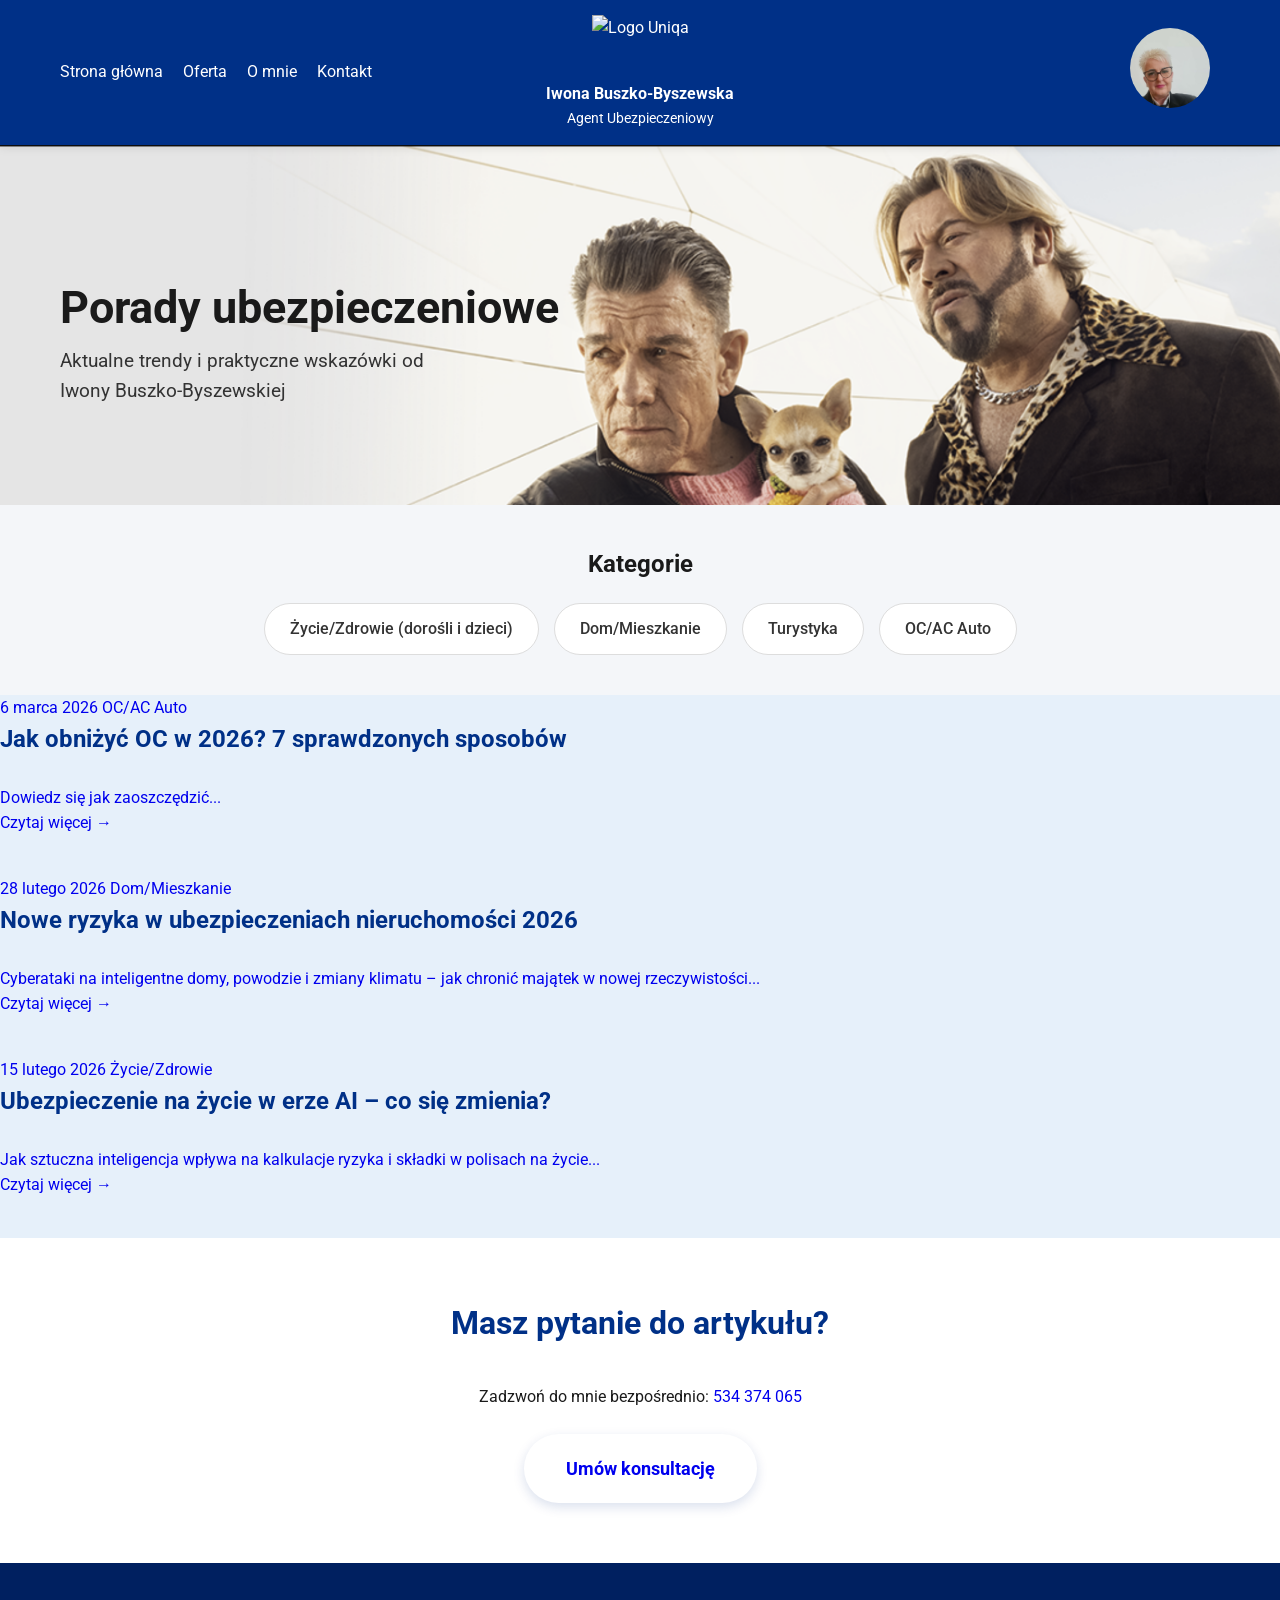
==== commit 3a065fbe: "Update index.html" ====
--- a/index.html
+++ b/index.html
@@ -51,12 +51,12 @@
 
         <section class="blog-categories">  
             <h2>Kategorie</h2>  
-            <div class="categories">  
-                <a href="#oc-ac" class="category-btn active">OC/AC Auto</a>  
-                <a href="#dom" class="category-btn">Dom/Mieszkanie</a>  
-                <a href="#zycie" class="category-btn">Życie/Zdrowie</a>  
-                <a href="#porady" class="category-btn">Porady ogólne</a>  
-            </div>  
+            <div class="categories">
+                <a href="zycie.html" class="category-btn">Życie/Zdrowie (dorośli i dzieci)</a>
+                <a href="dom.html" class="category-btn">Dom/Mieszkanie</a>
+                <a href="turystyka.html" class="category-btn">Turystyka</a>
+                <a href="oc.html" class="category-btn">OC/AC Auto</a>
+            </div>
         </section>  
 
         <section class="blog-posts">  
--- a/style.css
+++ b/style.css
@@ -1011,3 +1011,8 @@
         width: min(260px, 80vw);
     }
 }
+/* HERO - OFERTA */
+.hero-oferta {
+    background: url('Starosc.jpg') no-repeat right center;
+    background-size: contain; /* 🔥 kluczowe dla kwadratowego obrazu */
+}
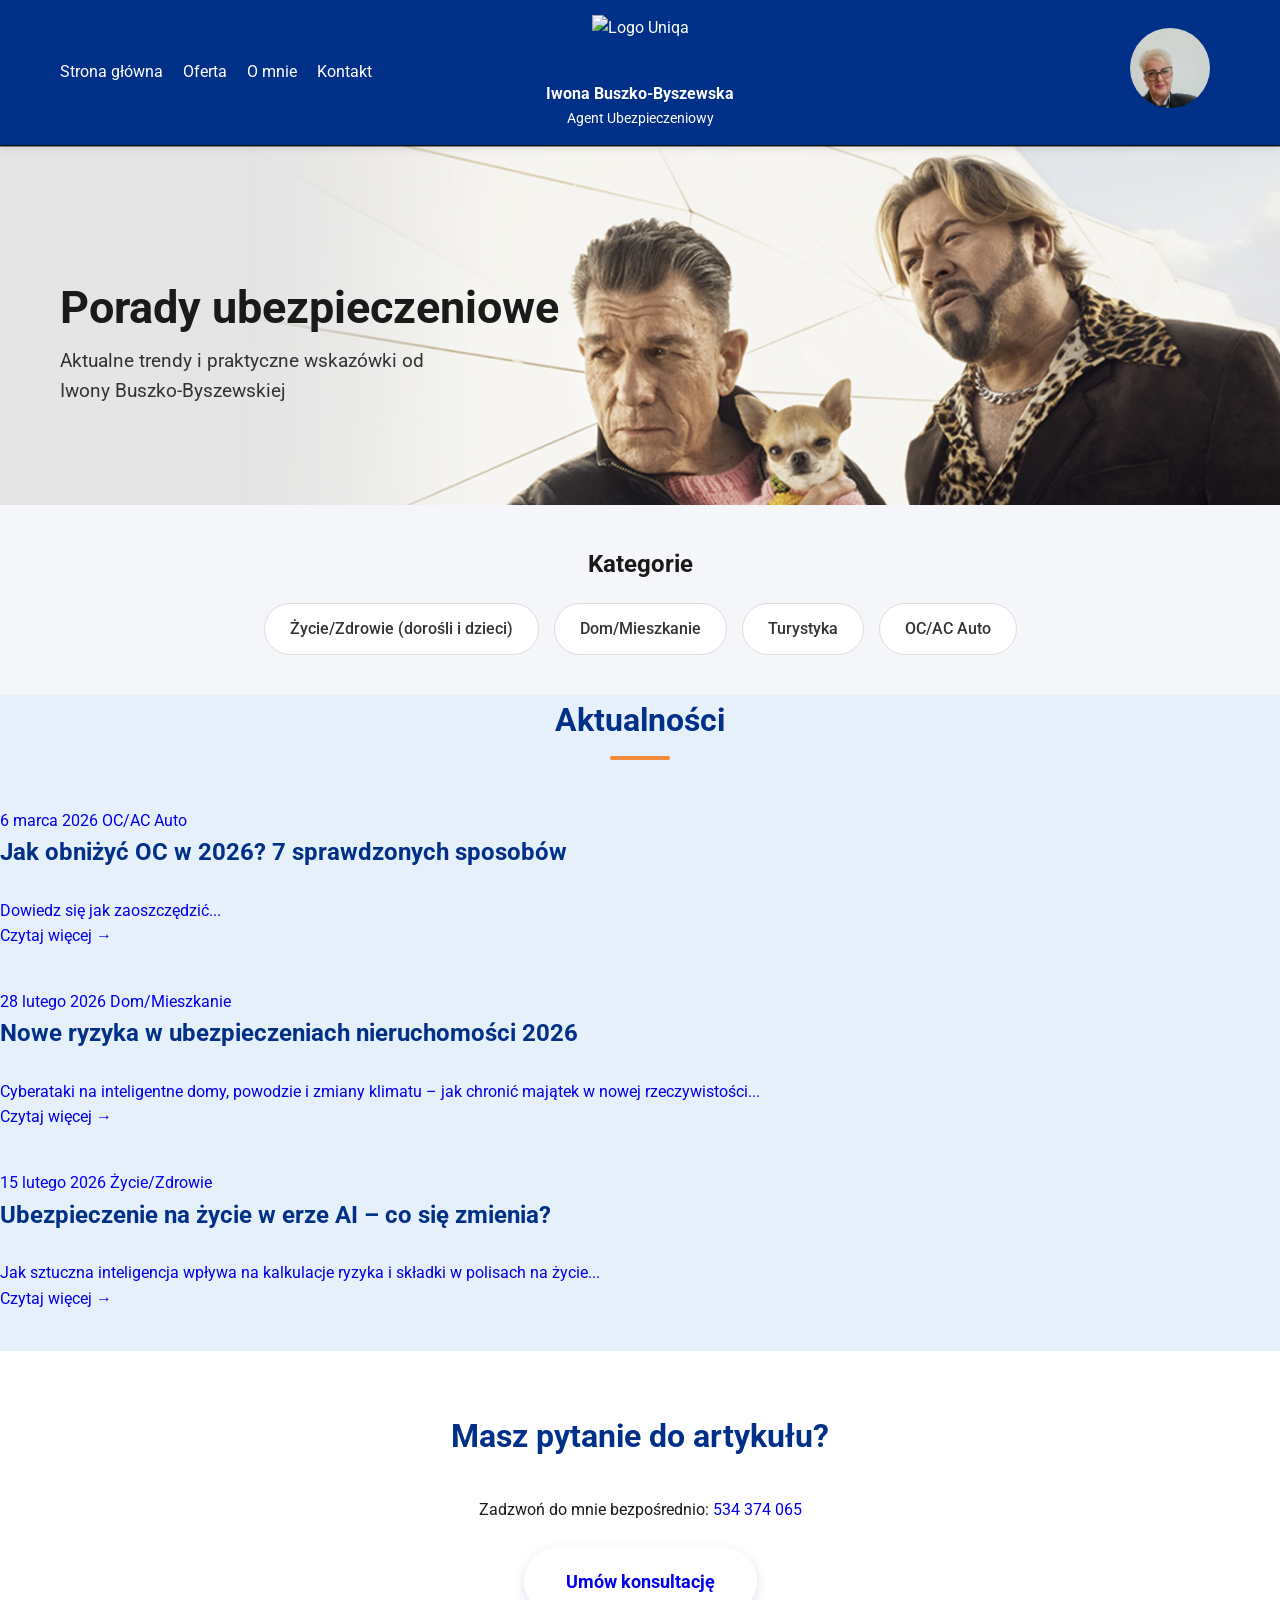
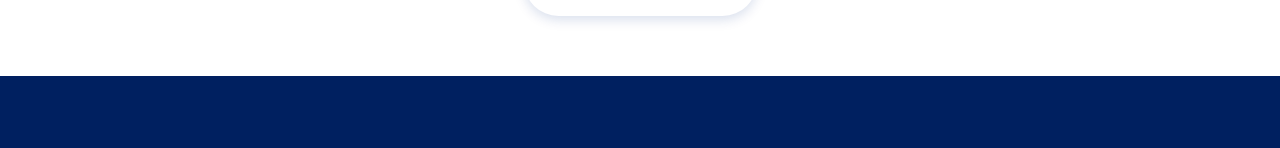
==== commit 536bf954: "Update index.html" ====
--- a/index.html
+++ b/index.html
@@ -60,6 +60,7 @@
         </section>  
 
         <section class="blog-posts">  
+            <h2 class="section-title">Aktualności</h2>
             <article class="blog-post featured">
                 <a href="https://www.uniqa.pl/porady-komunikacja/zwyzki-oc-do-ilu-lat-obowiazuje-zwyzka-za-ubezpieczenie-oc/" target="_blank" rel="noopener">
                 <div class="post-meta">  
